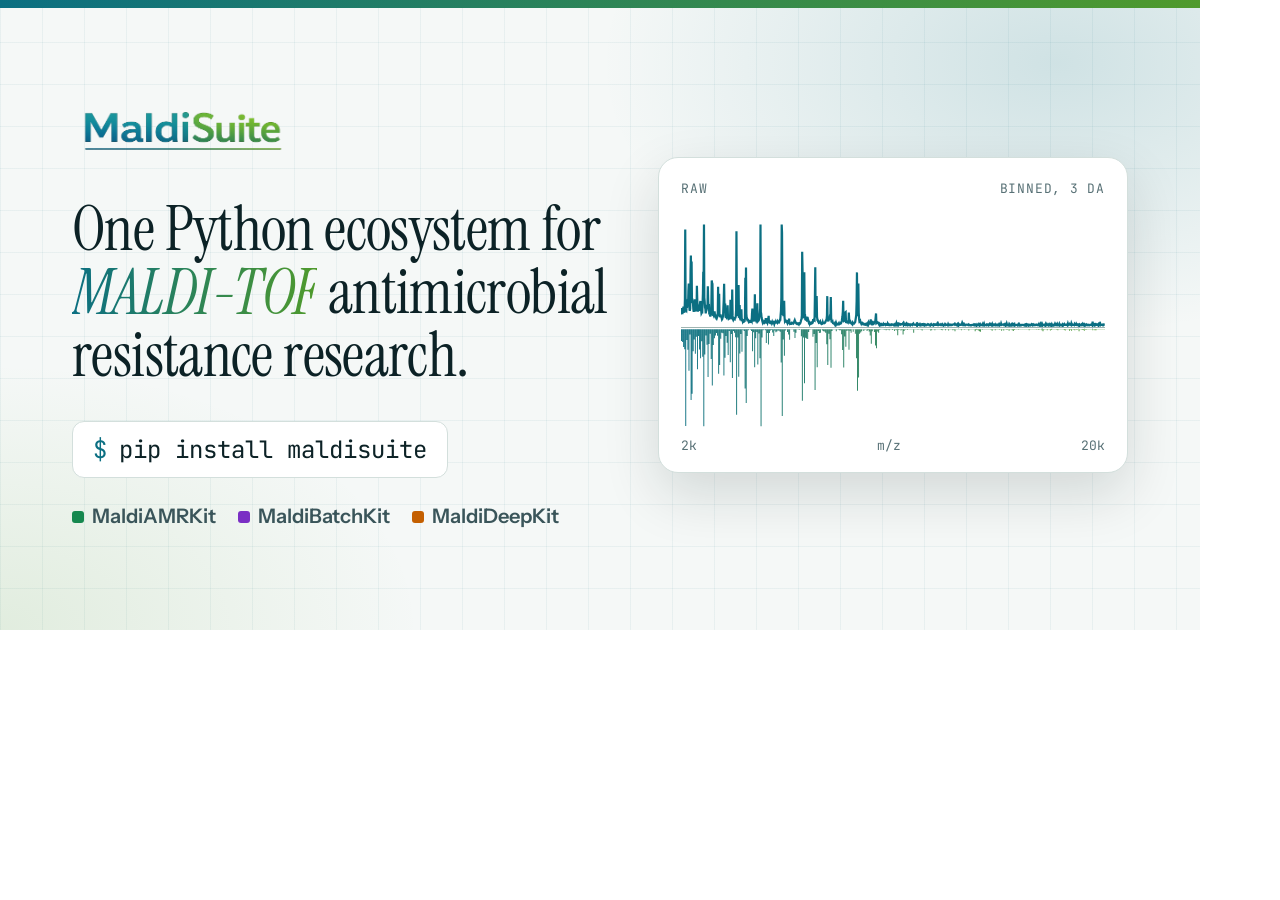
==== tools/og-card.html @ 83362a11 "release `v0.3.0`: redesign website and bump MaldiAMRKit pin" ====
<!DOCTYPE html>
<html lang="en">
<head>
<meta charset="UTF-8">
<meta name="robots" content="noindex">
<title>MaldiSuite social card</title>
<link href="https://fonts.googleapis.com/css2?family=Instrument+Sans:wght@400;500;600&family=Instrument+Serif:ital@0;1&family=JetBrains+Mono:wght@400;500&display=block" rel="stylesheet">
<style>
  * { margin: 0; padding: 0; box-sizing: border-box; }
  html { background: #ffffff; }
  body {
    position: relative;
    width: 1200px;
    height: 630px;
    overflow: hidden;
    font-family: 'Instrument Sans', sans-serif;
    color: #0c2226;
    background:
      radial-gradient(700px 420px at 88% 10%, rgba(11, 111, 130, 0.16), transparent 65%),
      radial-gradient(600px 380px at 0% 100%, rgba(79, 154, 44, 0.12), transparent 70%),
      linear-gradient(rgba(11, 111, 130, 0.06) 1px, transparent 1px) 0 0 / 100% 42px,
      linear-gradient(90deg, rgba(11, 111, 130, 0.06) 1px, transparent 1px) 0 0 / 42px 100%,
      #f5f8f7;
  }
  .bar { position: absolute; left: 0; right: 0; top: 0; height: 8px; background: linear-gradient(90deg, #0b6f82, #4f9a2c); }
  .wrap { position: absolute; inset: 0; padding: 64px 72px; display: grid; grid-template-columns: 1fr 470px; gap: 48px; align-items: center; }
  .logo { height: 58px; width: auto; margin-bottom: 34px; }
  h1 { font-family: 'Instrument Serif', serif; font-weight: 400; font-size: 62px; line-height: 1.02; letter-spacing: -0.01em; }
  h1 em { font-style: italic; background: linear-gradient(90deg, #0b6f82, #4f9a2c); -webkit-background-clip: text; background-clip: text; color: transparent; }
  .chip { display: inline-flex; gap: 12px; margin-top: 34px; padding: 12px 20px; background: #ffffff; border: 1px solid #d3dfdc; border-radius: 12px; font-family: 'JetBrains Mono', monospace; font-size: 24px; font-variant-ligatures: none; }
  .chip span { color: #0b6f82; }
  .packages { display: flex; gap: 22px; margin-top: 26px; font-size: 20px; font-weight: 600; color: #3a555a; }
  .packages i { display: inline-block; width: 12px; height: 12px; border-radius: 3px; margin-right: 8px; }
  .card { background: #ffffff; border: 1px solid #d3dfdc; border-radius: 20px; padding: 22px 22px 18px; box-shadow: 0 22px 56px rgba(7, 26, 30, 0.14); }
  .caption, .axis { display: flex; justify-content: space-between; font-family: 'JetBrains Mono', monospace; font-size: 13px; color: #587176; }
  .caption { letter-spacing: 0.06em; margin-bottom: 12px; }
  .axis { margin-top: 8px; }
  svg { display: block; width: 100%; height: auto; aspect-ratio: 1000 / 520; }
</style>
</head>
<body>
<div class="bar"></div>
<div class="wrap">
  <div>
    <img class="logo" src="../assets/maldi_suite_logo.png" alt="" width="975" height="254">
    <h1>One Python ecosystem for <em>MALDI-TOF</em> antimicrobial resistance research.</h1>
    <div class="chip"><span>$</span>pip install maldisuite</div>
    <div class="packages">
      <span><i style="background: #16884f"></i>MaldiAMRKit</span>
      <span><i style="background: #7a2fc4"></i>MaldiBatchKit</span>
      <span><i style="background: #c45f00"></i>MaldiDeepKit</span>
    </div>
  </div>
  <div class="card">
    <div class="caption"><span>RAW</span><span>BINNED, 3 DA</span></div>
    <svg viewBox="0 -12 1000 400" preserveAspectRatio="none" aria-hidden="true">
      <defs>
        <linearGradient id="g" x1="0" x2="1"><stop offset="0" stop-color="#0b6f82"/><stop offset="1" stop-color="#4f9a2c"/></linearGradient>
      </defs>
      <path id="raw" fill="none" stroke="#0b6f82" stroke-width="2.2" vector-effect="non-scaling-stroke"/>
      <line x1="0" x2="1000" y1="203" y2="203" stroke="#9fb4b1" stroke-width="1" vector-effect="non-scaling-stroke"/>
      <path id="bins" stroke="url(#g)" stroke-width="2.2"/>
    </svg>
    <div class="axis"><span>2k</span><span>m/z</span><span>20k</span></div>
  </div>
</div>
<script>
  fetch('../index.html')
    .then(function(response) { return response.text(); })
    .then(function(text) {
      var page = new DOMParser().parseFromString(text, 'text/html');
      document.getElementById('raw').setAttribute('d', page.querySelector('.sp-raw').getAttribute('d'));
      document.getElementById('bins').setAttribute('d', page.querySelector('.sp-bins').getAttribute('d'));
    });
</script>
</body>
</html>
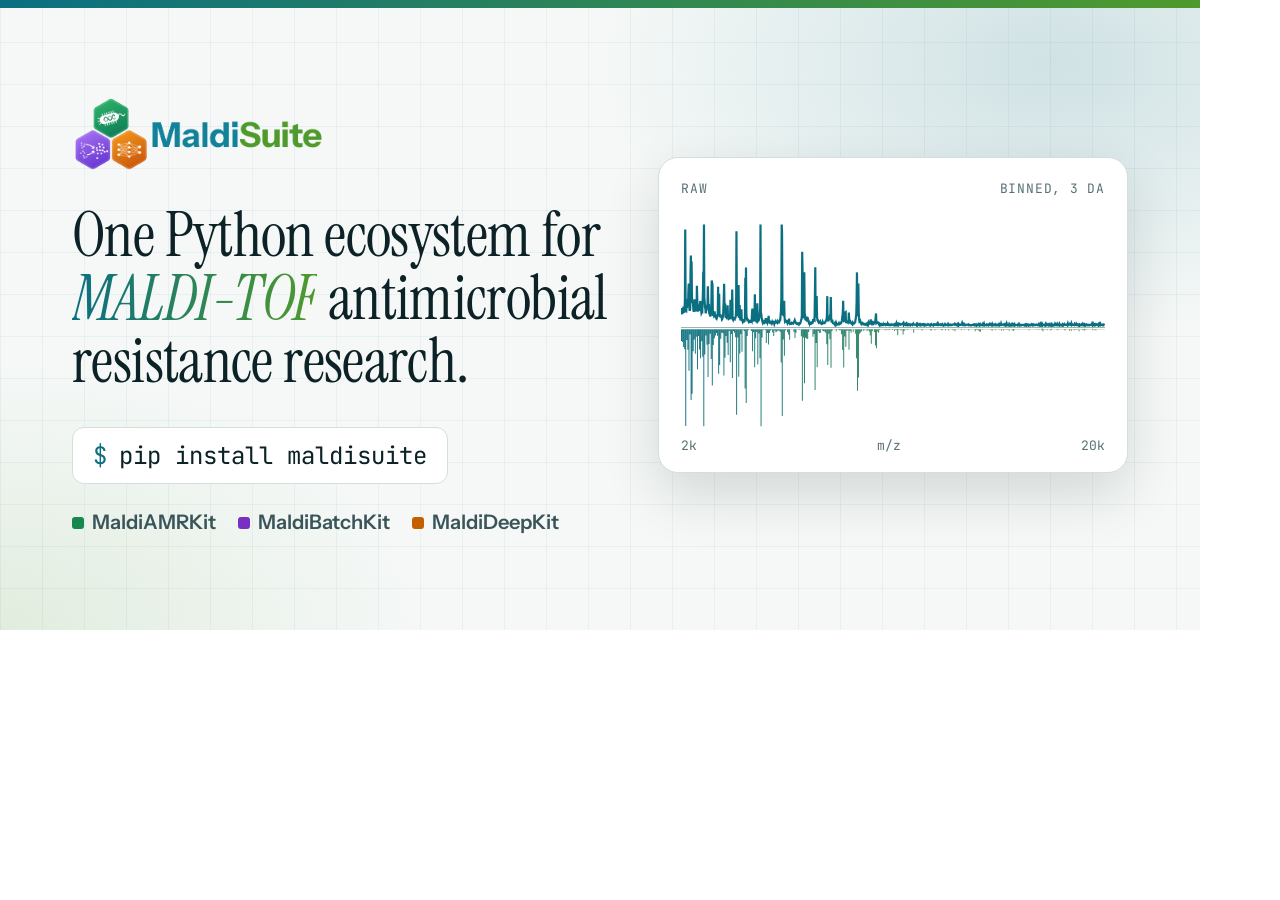
==== commit 8fc6a150: "redesign logos, add shared docs theme and README overview" ====
--- a/tools/og-card.html
+++ b/tools/og-card.html
@@ -24,7 +24,7 @@
   }
   .bar { position: absolute; left: 0; right: 0; top: 0; height: 8px; background: linear-gradient(90deg, #0b6f82, #4f9a2c); }
   .wrap { position: absolute; inset: 0; padding: 64px 72px; display: grid; grid-template-columns: 1fr 470px; gap: 48px; align-items: center; }
-  .logo { height: 58px; width: auto; margin-bottom: 34px; }
+  .logo { height: 78px; width: auto; margin-bottom: 26px; }
   h1 { font-family: 'Instrument Serif', serif; font-weight: 400; font-size: 62px; line-height: 1.02; letter-spacing: -0.01em; }
   h1 em { font-style: italic; background: linear-gradient(90deg, #0b6f82, #4f9a2c); -webkit-background-clip: text; background-clip: text; color: transparent; }
   .chip { display: inline-flex; gap: 12px; margin-top: 34px; padding: 12px 20px; background: #ffffff; border: 1px solid #d3dfdc; border-radius: 12px; font-family: 'JetBrains Mono', monospace; font-size: 24px; font-variant-ligatures: none; }
@@ -42,7 +42,7 @@
 <div class="bar"></div>
 <div class="wrap">
   <div>
-    <img class="logo" src="../assets/maldi_suite_logo.png" alt="" width="975" height="254">
+    <img class="logo" src="../assets/maldi_suite_logo.png" alt="" width="1270" height="392">
     <h1>One Python ecosystem for <em>MALDI-TOF</em> antimicrobial resistance research.</h1>
     <div class="chip"><span>$</span>pip install maldisuite</div>
     <div class="packages">
